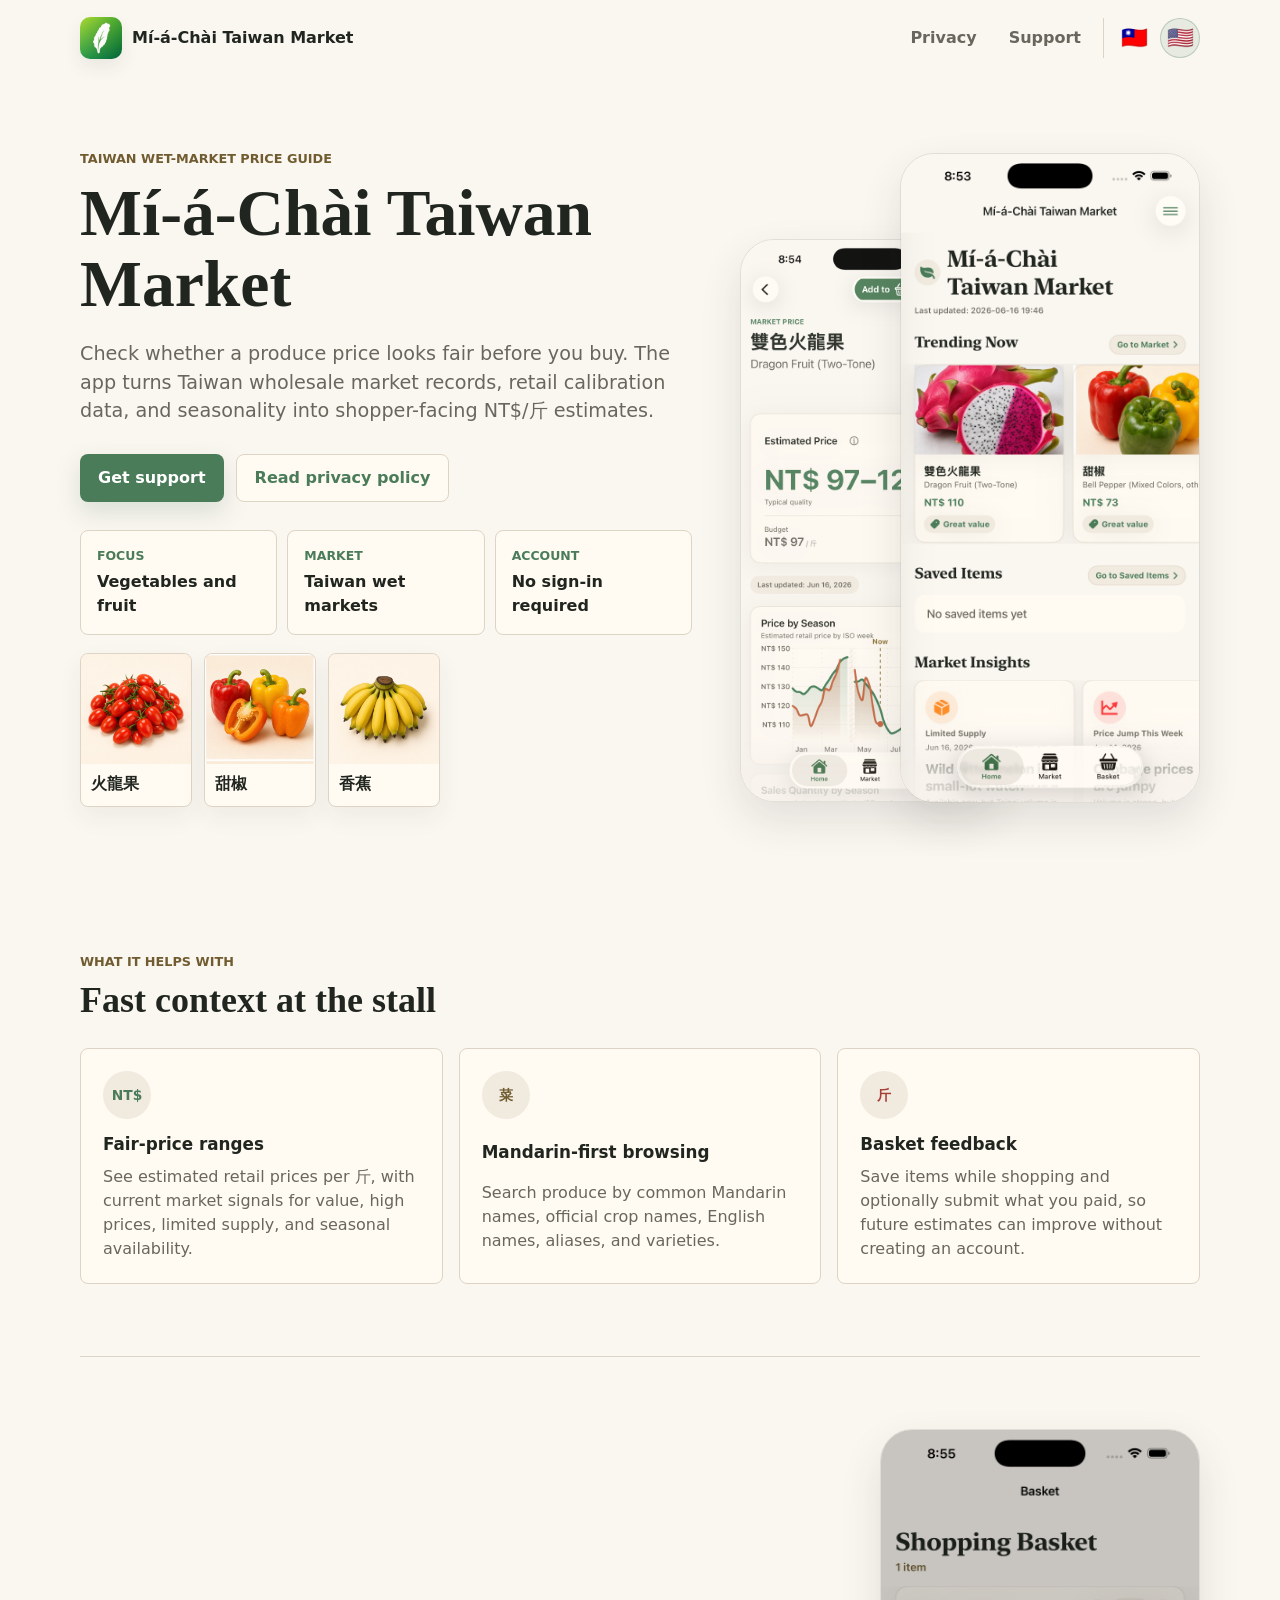
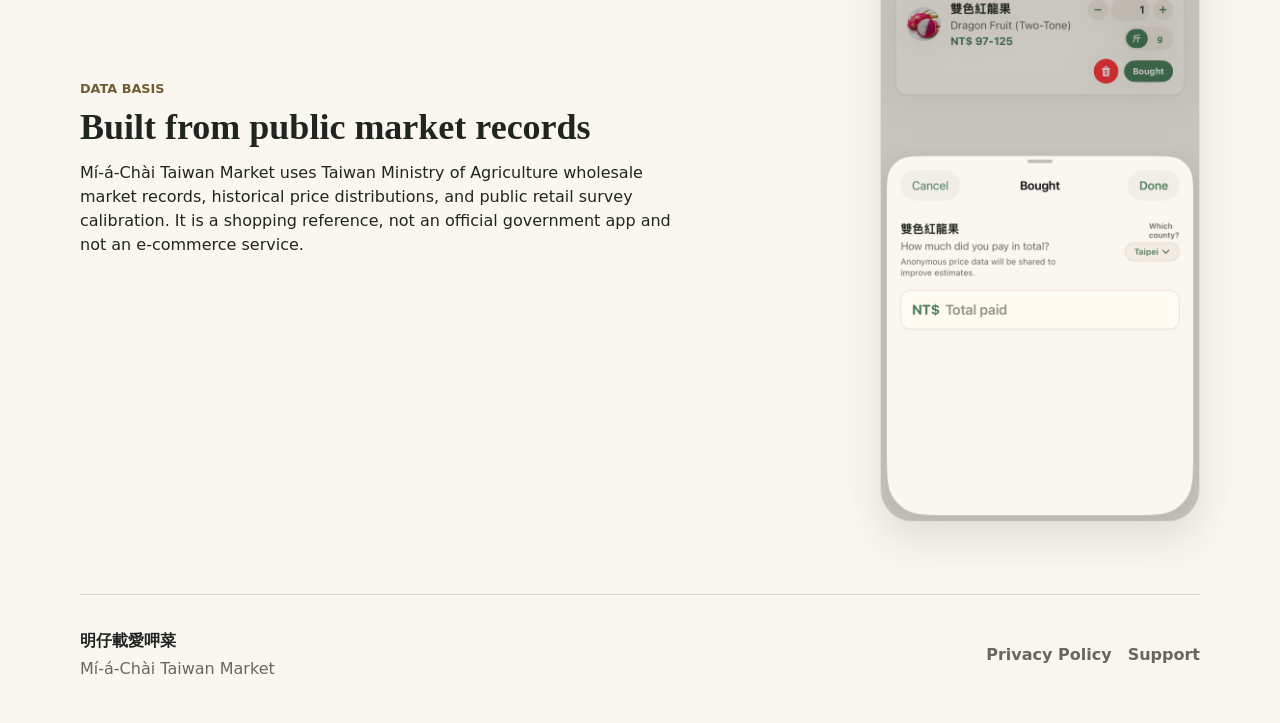
==== en/index.html @ 3187fac9 "Add bilingual GitHub Pages site" ====
<!doctype html>
<html lang="en">
  <head>
    <meta charset="utf-8">
    <meta name="viewport" content="width=device-width, initial-scale=1">
    <title>Mí-á-Chài Taiwan Market</title>
    <meta
      name="description"
      content="Mí-á-Chài Taiwan Market is an iOS price guide for Taiwan wet-market shoppers."
    >
    <link rel="canonical" href="https://twbraam.github.io/miaachaitaiwan/en/">
    <link rel="alternate" hreflang="zh-Hant-TW" href="https://twbraam.github.io/miaachaitaiwan/">
    <link rel="alternate" hreflang="en" href="https://twbraam.github.io/miaachaitaiwan/en/">
    <link rel="alternate" hreflang="x-default" href="https://twbraam.github.io/miaachaitaiwan/">
    <meta property="og:title" content="Mí-á-Chài Taiwan Market">
    <meta
      property="og:description"
      content="A practical iOS price guide for Taiwan vegetables, fruit, and wet-market shopping."
    >
    <meta property="og:type" content="website">
    <meta property="og:url" content="https://twbraam.github.io/miaachaitaiwan/en/">
    <meta property="og:locale" content="en_US">
    <link rel="icon" href="../assets/app-icon.png">
    <link rel="apple-touch-icon" href="../assets/app-icon.png">
    <link rel="stylesheet" href="../assets/styles.css">
  </head>
  <body>
    <header class="site-header">
      <a class="brand-link" href="./" aria-label="Mí-á-Chài Taiwan Market home">
        <img class="brand-icon" src="../assets/app-icon.png" alt="" aria-hidden="true">
        <span class="brand-text">Mí-á-Chài Taiwan Market</span>
      </a>
      <div class="header-actions">
        <nav class="site-nav" aria-label="Main navigation">
          <a href="privacy/">Privacy</a>
          <a href="support/">Support</a>
        </nav>
        <nav class="language-switcher" aria-label="Language">
          <a class="flag-link" href="../" lang="zh-Hant-TW" aria-label="繁體中文（中華民國）" title="繁體中文（中華民國）">
            <span aria-hidden="true">🇹🇼</span>
          </a>
          <a class="flag-link" href="./" aria-current="page" lang="en" aria-label="English (United States)" title="English (United States)">
            <span aria-hidden="true">🇺🇸</span>
          </a>
        </nav>
      </div>
    </header>

    <main>
      <section class="hero">
        <div class="hero-copy">
          <p class="eyebrow">Taiwan wet-market price guide</p>
          <h1>Mí-á-Chài Taiwan Market</h1>
          <p class="lede">
            Check whether a produce price looks fair before you buy. The app
            turns Taiwan wholesale market records, retail calibration data, and
            seasonality into shopper-facing NT$/斤 estimates.
          </p>
          <div class="action-row" aria-label="App Store support links">
            <a class="primary-action" href="support/">Get support</a>
            <a class="secondary-action" href="privacy/">Read privacy policy</a>
          </div>
          <dl class="quick-facts">
            <div>
              <dt>Focus</dt>
              <dd>Vegetables and fruit</dd>
            </div>
            <div>
              <dt>Market</dt>
              <dd>Taiwan wet markets</dd>
            </div>
            <div>
              <dt>Account</dt>
              <dd>No sign-in required</dd>
            </div>
          </dl>
          <div class="product-strip" aria-label="Produce artwork from the app">
            <figure>
              <img src="../assets/dragon-fruit.jpg" alt="Dragon fruit artwork">
              <figcaption>火龍果</figcaption>
            </figure>
            <figure>
              <img src="../assets/bell-pepper.jpg" alt="Bell pepper artwork">
              <figcaption>甜椒</figcaption>
            </figure>
            <figure>
              <img src="../assets/banana.jpg" alt="Banana artwork">
              <figcaption>香蕉</figcaption>
            </figure>
          </div>
        </div>

        <div class="hero-media" aria-label="App screenshots">
          <img
            class="phone-shot phone-shot-main"
            src="../assets/home.png"
            alt="Home screen showing trending produce and price signals"
          >
          <img
            class="phone-shot phone-shot-side"
            src="../assets/product-detail.png"
            alt="Product detail screen showing fair-price range and seasonality"
          >
        </div>
      </section>

      <section class="section-block">
        <div class="section-heading">
          <p class="eyebrow">What it helps with</p>
          <h2>Fast context at the stall</h2>
        </div>
        <div class="feature-grid">
          <article class="feature-card">
            <span class="feature-icon">NT$</span>
            <h3>Fair-price ranges</h3>
            <p>
              See estimated retail prices per 斤, with current market signals
              for value, high prices, limited supply, and seasonal availability.
            </p>
          </article>
          <article class="feature-card">
            <span class="feature-icon">菜</span>
            <h3>Mandarin-first browsing</h3>
            <p>
              Search produce by common Mandarin names, official crop names,
              English names, aliases, and varieties.
            </p>
          </article>
          <article class="feature-card">
            <span class="feature-icon">斤</span>
            <h3>Basket feedback</h3>
            <p>
              Save items while shopping and optionally submit what you paid, so
              future estimates can improve without creating an account.
            </p>
          </article>
        </div>
      </section>

      <section class="section-block data-section">
        <div class="data-copy">
          <p class="eyebrow">Data basis</p>
          <h2>Built from public market records</h2>
          <p>
            Mí-á-Chài Taiwan Market uses Taiwan Ministry of Agriculture
            wholesale market records, historical price distributions, and public
            retail survey calibration. It is a shopping reference, not an
            official government app and not an e-commerce service.
          </p>
        </div>
        <img
          class="wide-shot"
          src="../assets/bought-feedback.png"
          alt="Bought feedback screen for optional price submission"
        >
      </section>
    </main>

    <footer class="site-footer">
      <div>
        <strong>明仔載愛呷菜</strong>
        <span>Mí-á-Chài Taiwan Market</span>
      </div>
      <nav aria-label="Footer navigation">
        <a href="privacy/">Privacy Policy</a>
        <a href="support/">Support</a>
      </nav>
    </footer>
  </body>
</html>
---- assets/styles.css ----
:root {
  color-scheme: light;
  --bg: #faf6f0;
  --surface: #fffaf2;
  --surface-plain: #ffffff;
  --surface-muted: #f1eadf;
  --ink: #20261f;
  --muted: #69675d;
  --line: #ded4c5;
  --green: #4a7c59;
  --green-dark: #315f43;
  --danger: #a64036;
  --amber: #705c30;
  --rise: #a25f3a;
  --shadow-color: rgba(46, 50, 48, 0.12);
  --shadow: 0 18px 42px var(--shadow-color);
}

* {
  box-sizing: border-box;
}

html {
  background: var(--bg);
}

body {
  margin: 0;
  color: var(--ink);
  font-family:
    Inter, ui-sans-serif, system-ui, -apple-system, BlinkMacSystemFont, "Segoe UI",
    "Noto Sans TC", "PingFang TC", "Microsoft JhengHei", sans-serif;
  line-height: 1.5;
  letter-spacing: 0;
  background: var(--bg);
}

body::selection {
  color: #ffffff;
  background: var(--green-dark);
}

a {
  color: var(--green);
  text-decoration-thickness: 1px;
  text-underline-offset: 0.18em;
}

img {
  display: block;
  max-width: 100%;
}

.site-header,
.site-footer {
  width: min(1120px, calc(100% - 32px));
  margin: 0 auto;
}

.site-header {
  min-height: 76px;
  display: flex;
  align-items: center;
  justify-content: space-between;
  gap: 18px;
}

.brand-link {
  display: inline-flex;
  align-items: center;
  gap: 10px;
  color: var(--ink);
  text-decoration: none;
  font-weight: 800;
}

.brand-icon {
  width: 42px;
  height: 42px;
  border-radius: 10px;
  box-shadow: 0 8px 18px rgba(46, 50, 48, 0.08);
}

.brand-text {
  white-space: nowrap;
}

.header-actions {
  display: flex;
  align-items: center;
  justify-content: flex-end;
  gap: 10px;
  margin-left: auto;
}

.site-nav {
  display: flex;
  align-items: center;
  gap: 8px;
}

.language-switcher {
  display: flex;
  align-items: center;
  gap: 6px;
  padding-left: 10px;
  border-left: 1px solid var(--line);
}

.site-nav a,
.site-footer a {
  color: var(--muted);
  text-decoration: none;
  font-weight: 700;
}

.site-nav a {
  padding: 9px 12px;
  border-radius: 8px;
}

.flag-link {
  display: inline-grid;
  place-items: center;
  width: 40px;
  height: 40px;
  border: 1px solid transparent;
  border-radius: 999px;
  text-decoration: none;
  font-size: 1.35rem;
  line-height: 1;
}

.site-nav a:hover,
.site-nav a[aria-current="page"],
.flag-link:hover,
.flag-link[aria-current="page"] {
  color: var(--green);
  background: rgba(74, 124, 89, 0.1);
}

.flag-link[aria-current="page"] {
  border-color: rgba(74, 124, 89, 0.28);
}

.hero {
  width: min(1120px, calc(100% - 32px));
  margin: 24px auto 0;
  display: grid;
  grid-template-columns: minmax(0, 1fr) minmax(300px, 460px);
  align-items: center;
  gap: 48px;
  min-height: calc(100vh - 120px);
  padding: 24px 0 48px;
}

.hero-copy {
  max-width: 620px;
}

.eyebrow {
  margin: 0 0 10px;
  color: var(--amber);
  font-size: 0.8rem;
  font-weight: 900;
  text-transform: uppercase;
  letter-spacing: 0;
}

h1,
h2,
h3,
p {
  margin-top: 0;
}

h1,
h2,
h3 {
  line-height: 1.08;
  letter-spacing: 0;
}

h1 {
  margin-bottom: 20px;
  font-family: Georgia, "Times New Roman", serif;
  font-size: 4.1rem;
}

h2 {
  margin-bottom: 14px;
  font-family: Georgia, "Times New Roman", serif;
  font-size: 2.25rem;
}

h3 {
  margin-bottom: 10px;
  font-size: 1.05rem;
}

.lede {
  color: var(--muted);
  font-size: 1.2rem;
  max-width: 62ch;
}

.action-row {
  display: flex;
  flex-wrap: wrap;
  gap: 12px;
  margin: 28px 0;
}

.primary-action,
.secondary-action {
  display: inline-flex;
  align-items: center;
  justify-content: center;
  min-height: 46px;
  padding: 11px 18px;
  border-radius: 8px;
  font-weight: 900;
  text-decoration: none;
}

.primary-action {
  color: #ffffff;
  background: var(--green);
  box-shadow: 0 10px 24px rgba(74, 124, 89, 0.18);
}

.primary-action:hover {
  background: var(--green-dark);
}

.secondary-action {
  color: var(--green);
  background: var(--surface);
  border: 1px solid var(--line);
}

.quick-facts {
  display: grid;
  grid-template-columns: repeat(3, minmax(0, 1fr));
  gap: 10px;
  margin: 0;
}

.quick-facts div {
  padding: 16px;
  background: var(--surface);
  border: 1px solid var(--line);
  border-radius: 8px;
}

.quick-facts dt {
  color: var(--green);
  font-size: 0.78rem;
  font-weight: 900;
  text-transform: uppercase;
}

.quick-facts dd {
  margin: 4px 0 0;
  color: var(--ink);
  font-weight: 750;
}

.product-strip {
  display: flex;
  flex-wrap: wrap;
  gap: 12px;
  margin-top: 18px;
}

.product-strip figure {
  width: 112px;
  margin: 0;
  overflow: hidden;
  background: var(--surface);
  border: 1px solid var(--line);
  border-radius: 8px;
  box-shadow: 0 10px 24px rgba(46, 50, 48, 0.06);
}

.product-strip img {
  width: 100%;
  aspect-ratio: 1;
  object-fit: cover;
}

.product-strip figcaption {
  padding: 8px 10px 10px;
  color: var(--ink);
  font-weight: 900;
}

.hero-media {
  position: relative;
  min-height: 620px;
}

.phone-shot {
  width: 300px;
  border-radius: 34px;
  border: 1px solid rgba(32, 38, 31, 0.12);
  box-shadow: var(--shadow);
}

.phone-shot-main {
  position: relative;
  z-index: 2;
  margin-left: auto;
}

.phone-shot-side {
  position: absolute;
  z-index: 1;
  left: 0;
  top: 86px;
  width: 260px;
  opacity: 0.92;
}

.section-block,
.faq-section {
  width: min(1120px, calc(100% - 32px));
  margin: 0 auto;
  padding: 72px 0;
}

.section-heading {
  max-width: 680px;
  margin-bottom: 28px;
}

.feature-grid {
  display: grid;
  grid-template-columns: repeat(3, minmax(0, 1fr));
  gap: 16px;
}

.feature-grid.two-column {
  grid-template-columns: repeat(2, minmax(0, 1fr));
}

.feature-card,
.faq-item {
  min-width: 0;
  padding: 22px;
  background: var(--surface);
  border: 1px solid var(--line);
  border-radius: 8px;
  overflow-wrap: anywhere;
}

.feature-card {
  display: grid;
  gap: 2px;
}

.feature-icon {
  display: inline-grid;
  place-items: center;
  width: 48px;
  height: 48px;
  margin-bottom: 14px;
  color: var(--green);
  background: var(--surface-muted);
  border-radius: 999px;
  font-size: 0.86rem;
  font-weight: 900;
}

.feature-card:nth-child(2) .feature-icon {
  color: var(--amber);
}

.feature-card:nth-child(3) .feature-icon {
  color: var(--danger);
}

.feature-card p,
.faq-item p,
.legal-section p,
.support-note {
  margin-bottom: 0;
  color: var(--muted);
}

.data-section {
  display: grid;
  grid-template-columns: minmax(0, 1fr) 320px;
  align-items: center;
  gap: 42px;
  border-top: 1px solid var(--line);
}

.data-copy {
  max-width: 620px;
}

.wide-shot,
.support-shot {
  border-radius: 32px;
  border: 1px solid rgba(32, 38, 31, 0.12);
  box-shadow: var(--shadow);
}

.site-footer {
  display: flex;
  align-items: center;
  justify-content: space-between;
  gap: 18px;
  padding: 34px 0 42px;
  border-top: 1px solid var(--line);
}

.site-footer div {
  display: grid;
  gap: 4px;
}

.site-footer span {
  color: var(--muted);
}

.site-footer nav {
  display: flex;
  gap: 16px;
}

.legal-page,
.support-page {
  width: min(900px, calc(100% - 32px));
  margin: 52px auto 80px;
}

.page-hero {
  display: grid;
  grid-template-columns: minmax(0, 1fr) 118px;
  align-items: center;
  gap: 32px;
  margin-bottom: 28px;
}

.page-icon {
  width: 118px;
  height: 118px;
  border-radius: 24px;
  box-shadow: var(--shadow);
}

.legal-page h1,
.support-page h1 {
  font-size: 3.2rem;
}

.updated {
  color: var(--muted);
  font-weight: 800;
}

.legal-section {
  padding: 28px 0;
  border-top: 1px solid var(--line);
}

.legal-section h2 {
  font-size: 1.7rem;
}

.legal-section ul {
  margin: 0;
  padding-left: 1.2rem;
  color: var(--muted);
}

.legal-section li + li {
  margin-top: 8px;
}

.support-page {
  width: min(1120px, calc(100% - 32px));
}

.support-page .section-block,
.support-page .faq-section {
  width: 100%;
}

.support-hero {
  display: grid;
  grid-template-columns: minmax(0, 1fr) 360px;
  align-items: center;
  gap: 44px;
  padding: 24px 0 62px;
  border-bottom: 1px solid var(--line);
}

.support-media {
  position: relative;
  min-height: 440px;
}

.support-product {
  position: absolute;
  right: 168px;
  bottom: 26px;
  width: 142px;
  aspect-ratio: 1;
  object-fit: cover;
  border: 1px solid var(--line);
  border-radius: 8px;
  box-shadow: var(--shadow);
}

.compact-section {
  padding-bottom: 44px;
}

.support-note {
  margin-top: 18px;
  font-weight: 700;
}

.faq-list {
  display: grid;
  grid-template-columns: repeat(2, minmax(0, 1fr));
  gap: 16px;
}

.faq-item h3 {
  color: var(--green);
}

@media (max-width: 900px) {
  .hero,
  .support-hero,
  .data-section {
    grid-template-columns: 1fr;
  }

  .hero {
    min-height: 0;
    gap: 28px;
  }

  .hero-media {
    min-height: 470px;
    max-width: 460px;
  }

  .phone-shot {
    width: 250px;
  }

  .phone-shot-side {
    width: 215px;
  }

  .support-shot,
  .wide-shot {
    width: 260px;
  }

  .support-media {
    min-height: 400px;
    max-width: 380px;
  }

  .support-product {
    right: 92px;
  }

  .feature-grid,
  .feature-grid.two-column,
  .faq-list,
  .quick-facts {
    grid-template-columns: 1fr;
  }
}

@media (max-width: 640px) {
  .site-header {
    align-items: flex-start;
    flex-direction: column;
    padding-top: 18px;
  }

  .header-actions {
    width: 100%;
    justify-content: space-between;
    margin-left: 0;
  }

  .site-nav {
    flex-wrap: wrap;
  }

  .language-switcher {
    flex: 0 0 auto;
  }

  .brand-text {
    white-space: normal;
  }

  h1,
  .legal-page h1,
  .support-page h1 {
    font-size: 2.55rem;
  }

  h2 {
    font-size: 1.9rem;
  }

  .page-hero {
    grid-template-columns: 1fr;
  }

  .page-icon {
    width: 88px;
    height: 88px;
    border-radius: 18px;
  }

  .hero-media {
    min-height: 390px;
  }

  .phone-shot {
    width: 210px;
    border-radius: 28px;
  }

  .phone-shot-side {
    width: 180px;
    top: 58px;
  }

  .site-footer {
    align-items: flex-start;
    flex-direction: column;
  }
}
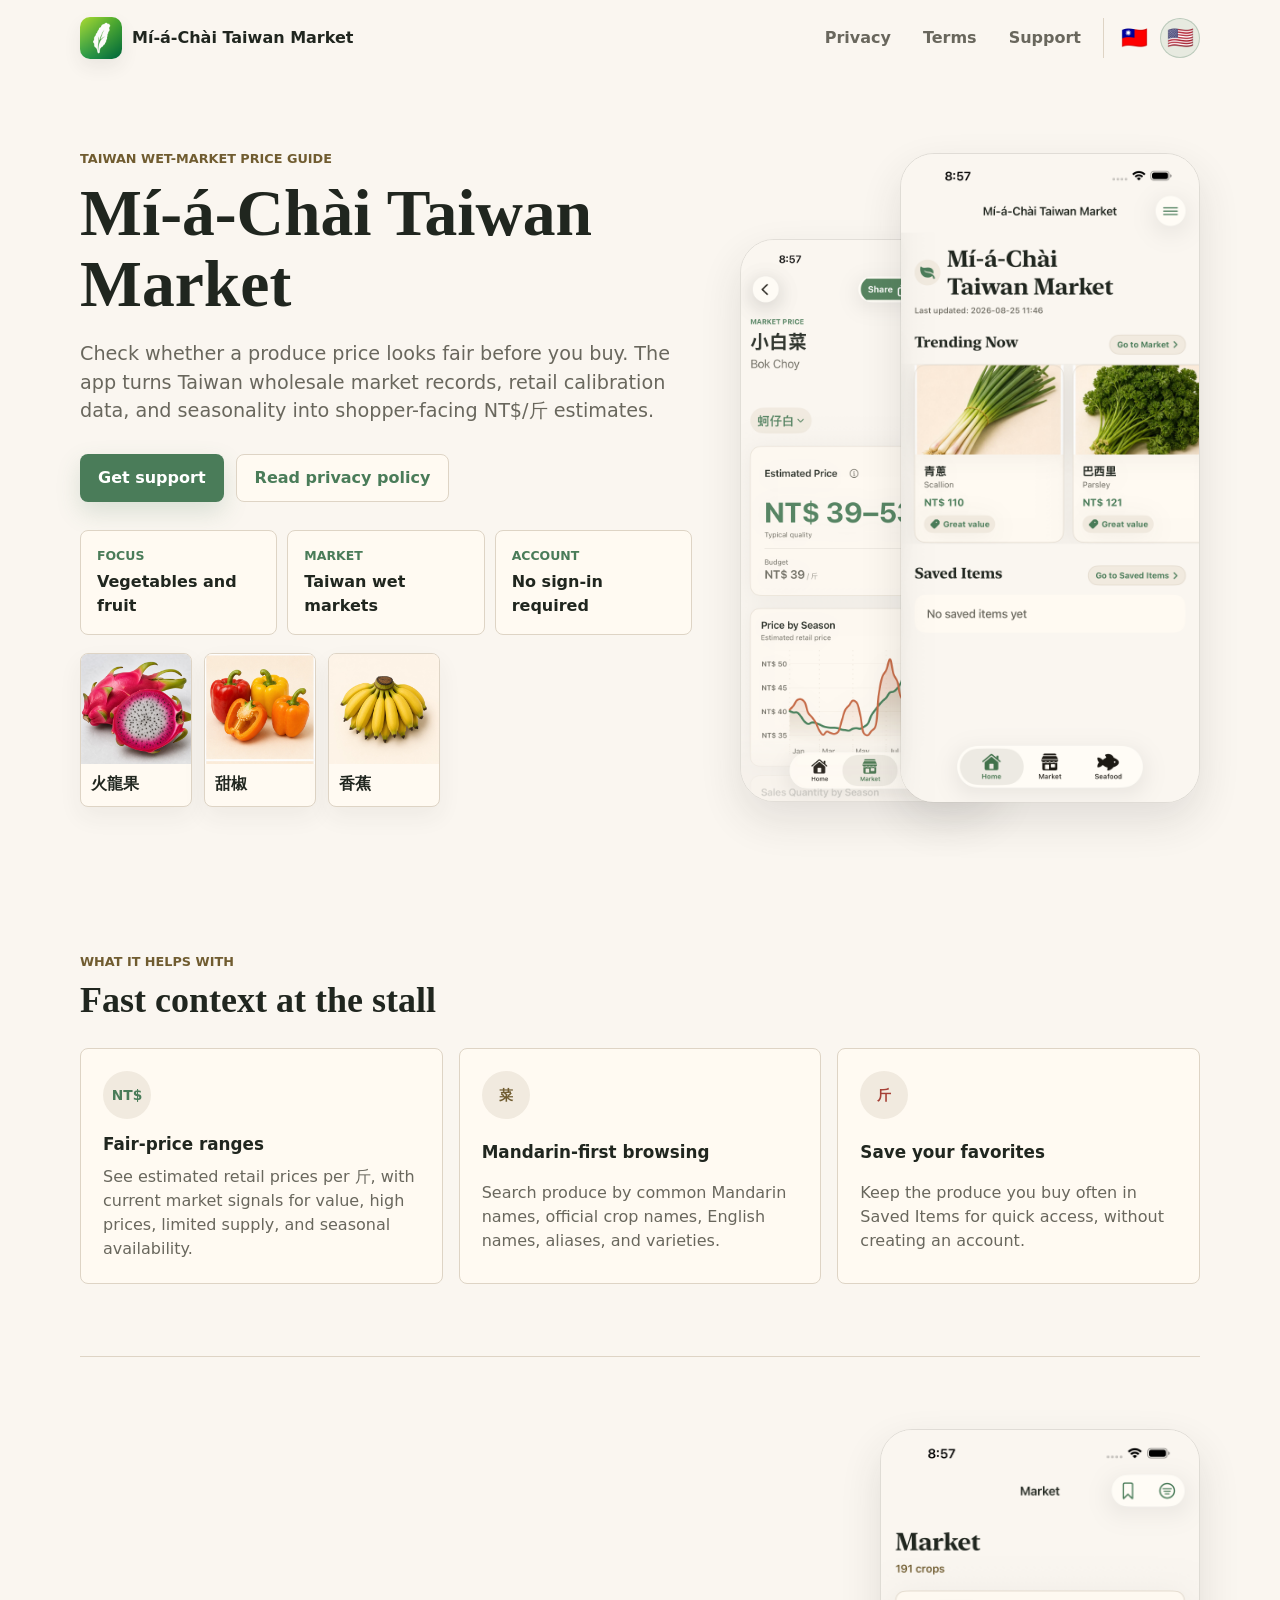
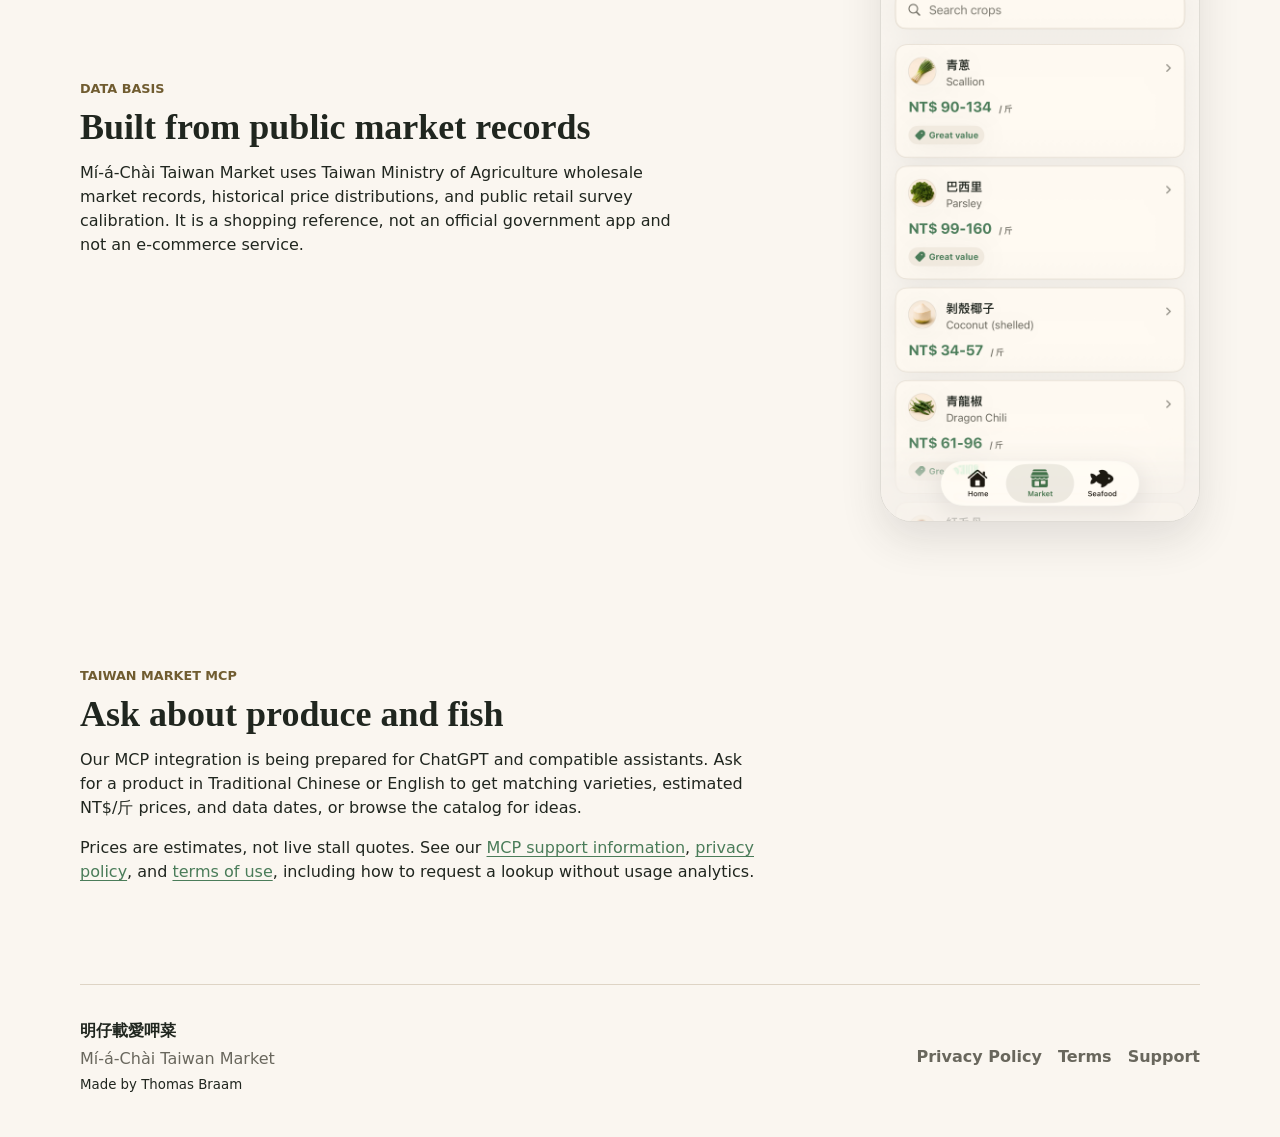
==== commit 52652cbc: "Update MCP website policies and remove retired basket feedback" ====
--- a/en/index.html
+++ b/en/index.html
@@ -33,6 +33,7 @@
       <div class="header-actions">
         <nav class="site-nav" aria-label="Main navigation">
           <a href="privacy/">Privacy</a>
+          <a href="terms/">Terms</a>
           <a href="support/">Support</a>
         </nav>
         <nav class="language-switcher" aria-label="Language">
@@ -128,10 +129,10 @@
           </article>
           <article class="feature-card">
             <span class="feature-icon">斤</span>
-            <h3>Basket feedback</h3>
+            <h3>Save your favorites</h3>
             <p>
-              Save items while shopping and optionally submit what you paid, so
-              future estimates can improve without creating an account.
+              Keep the produce you buy often in Saved Items for quick access,
+              without creating an account.
             </p>
           </article>
         </div>
@@ -150,9 +151,17 @@
         </div>
         <img
           class="wide-shot"
-          src="../assets/bought-feedback.png"
-          alt="Bought feedback screen for optional price submission"
+          src="../assets/market.png"
+          alt="Market browser showing produce and price estimates"
         >
+      </section>
+      <section class="section-block" id="mcp">
+        <div class="section-heading">
+          <p class="eyebrow">Taiwan Market MCP</p>
+          <h2>Ask about produce and fish</h2>
+          <p>Our MCP integration is being prepared for ChatGPT and compatible assistants. Ask for a product in Traditional Chinese or English to get matching varieties, estimated NT$/斤 prices, and data dates, or browse the catalog for ideas.</p>
+          <p>Prices are estimates, not live stall quotes. See our <a href="support/#mcp">MCP support information</a>, <a href="privacy/">privacy policy</a>, and <a href="terms/">terms of use</a>, including how to request a lookup without usage analytics.</p>
+        </div>
       </section>
     </main>
 
@@ -160,9 +169,11 @@
       <div>
         <strong>明仔載愛呷菜</strong>
         <span>Mí-á-Chài Taiwan Market</span>
+        <small>Made by Thomas Braam</small>
       </div>
       <nav aria-label="Footer navigation">
         <a href="privacy/">Privacy Policy</a>
+        <a href="terms/">Terms</a>
         <a href="support/">Support</a>
       </nav>
     </footer>
--- a/assets/styles.css
+++ b/assets/styles.css
@@ -476,6 +476,10 @@
   color: var(--muted);
 }
 
+.legal-section p + p {
+  margin-top: 16px;
+}
+
 .legal-section li + li {
   margin-top: 8px;
 }
@@ -500,19 +504,8 @@
 
 .support-media {
   position: relative;
-  min-height: 440px;
-}
-
-.support-product {
-  position: absolute;
-  right: 168px;
-  bottom: 26px;
-  width: 142px;
-  aspect-ratio: 1;
-  object-fit: cover;
-  border: 1px solid var(--line);
-  border-radius: 8px;
-  box-shadow: var(--shadow);
+  display: flex;
+  justify-content: center;
 }
 
 .compact-section {
@@ -565,12 +558,7 @@
   }
 
   .support-media {
-    min-height: 400px;
     max-width: 380px;
-  }
-
-  .support-product {
-    right: 92px;
   }
 
   .feature-grid,
@@ -598,6 +586,10 @@
     flex-wrap: wrap;
   }
 
+  .site-nav a {
+    padding: 9px 8px;
+  }
+
   .language-switcher {
     flex: 0 0 auto;
   }
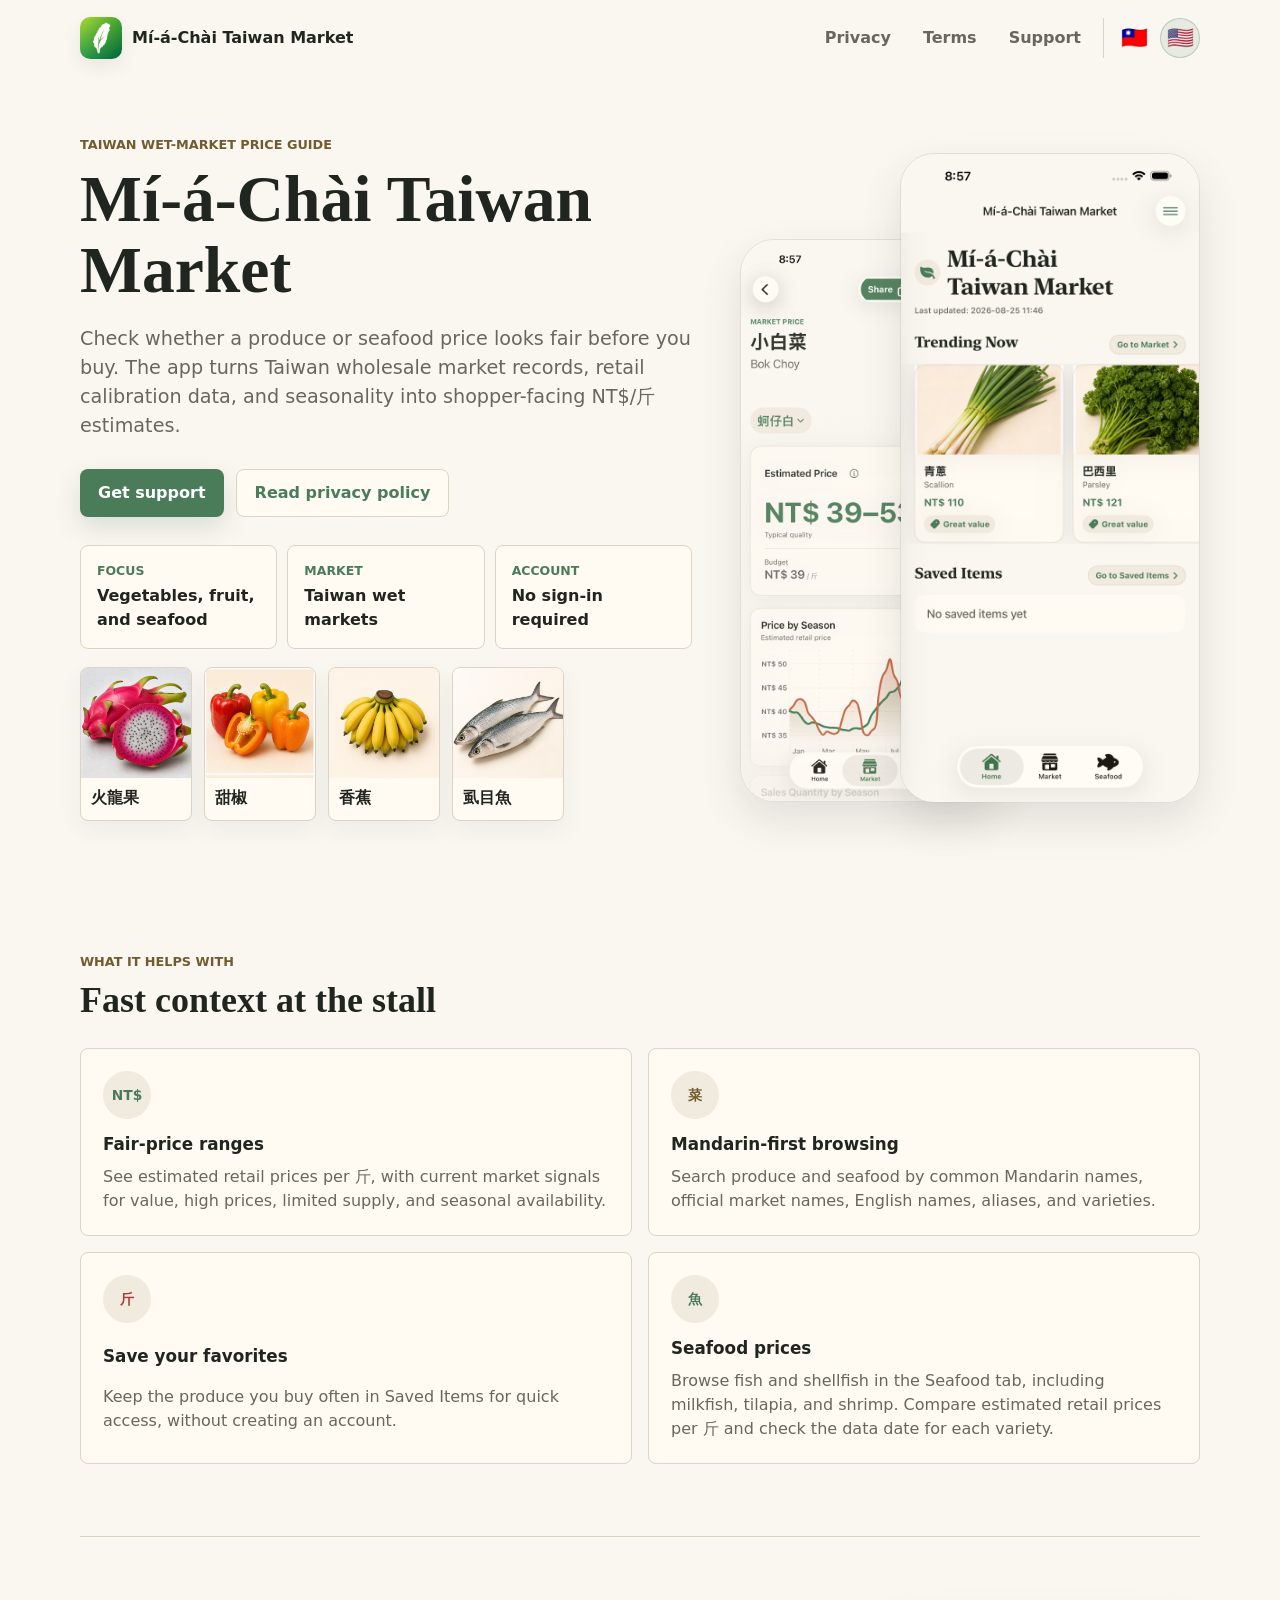
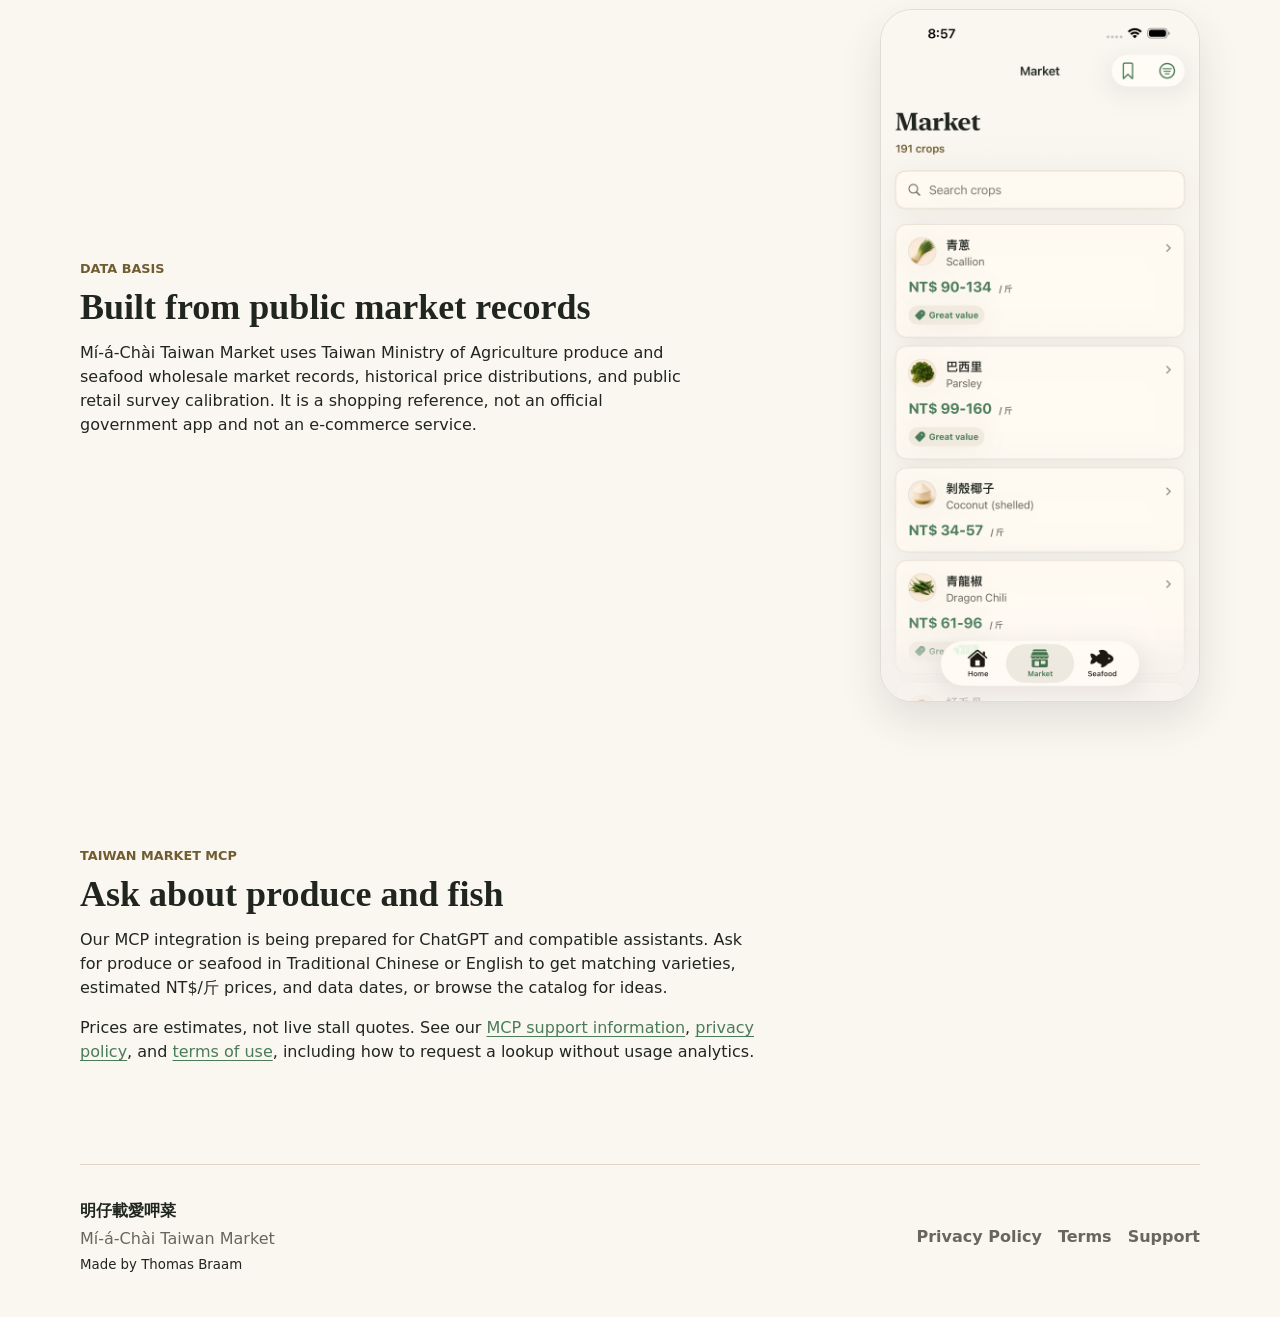
==== commit 7cdda823: "Include seafood across the bilingual website" ====
--- a/en/index.html
+++ b/en/index.html
@@ -6,7 +6,7 @@
     <title>Mí-á-Chài Taiwan Market</title>
     <meta
       name="description"
-      content="Mí-á-Chài Taiwan Market is an iOS price guide for Taiwan wet-market shoppers."
+      content="Mí-á-Chài Taiwan Market is an iOS price guide for vegetables, fruit, and seafood in Taiwan wet markets."
     >
     <link rel="canonical" href="https://twbraam.github.io/miaachaitaiwan/en/">
     <link rel="alternate" hreflang="zh-Hant-TW" href="https://twbraam.github.io/miaachaitaiwan/">
@@ -15,7 +15,7 @@
     <meta property="og:title" content="Mí-á-Chài Taiwan Market">
     <meta
       property="og:description"
-      content="A practical iOS price guide for Taiwan vegetables, fruit, and wet-market shopping."
+      content="A practical iOS price guide for Taiwan vegetables, fruit, seafood, and wet-market shopping."
     >
     <meta property="og:type" content="website">
     <meta property="og:url" content="https://twbraam.github.io/miaachaitaiwan/en/">
@@ -53,7 +53,7 @@
           <p class="eyebrow">Taiwan wet-market price guide</p>
           <h1>Mí-á-Chài Taiwan Market</h1>
           <p class="lede">
-            Check whether a produce price looks fair before you buy. The app
+            Check whether a produce or seafood price looks fair before you buy. The app
             turns Taiwan wholesale market records, retail calibration data, and
             seasonality into shopper-facing NT$/斤 estimates.
           </p>
@@ -64,7 +64,7 @@
           <dl class="quick-facts">
             <div>
               <dt>Focus</dt>
-              <dd>Vegetables and fruit</dd>
+              <dd>Vegetables, fruit, and seafood</dd>
             </div>
             <div>
               <dt>Market</dt>
@@ -75,7 +75,7 @@
               <dd>No sign-in required</dd>
             </div>
           </dl>
-          <div class="product-strip" aria-label="Produce artwork from the app">
+          <div class="product-strip" aria-label="Produce and seafood artwork from the app">
             <figure>
               <img src="../assets/dragon-fruit.jpg" alt="Dragon fruit artwork">
               <figcaption>火龍果</figcaption>
@@ -87,6 +87,10 @@
             <figure>
               <img src="../assets/banana.jpg" alt="Banana artwork">
               <figcaption>香蕉</figcaption>
+            </figure>
+            <figure>
+              <img src="../assets/milkfish.jpg" alt="Milkfish artwork">
+              <figcaption>虱目魚</figcaption>
             </figure>
           </div>
         </div>
@@ -110,7 +114,7 @@
           <p class="eyebrow">What it helps with</p>
           <h2>Fast context at the stall</h2>
         </div>
-        <div class="feature-grid">
+        <div class="feature-grid two-column">
           <article class="feature-card">
             <span class="feature-icon">NT$</span>
             <h3>Fair-price ranges</h3>
@@ -123,8 +127,8 @@
             <span class="feature-icon">菜</span>
             <h3>Mandarin-first browsing</h3>
             <p>
-              Search produce by common Mandarin names, official crop names,
-              English names, aliases, and varieties.
+              Search produce and seafood by common Mandarin names, official
+              market names, English names, aliases, and varieties.
             </p>
           </article>
           <article class="feature-card">
@@ -133,6 +137,15 @@
             <p>
               Keep the produce you buy often in Saved Items for quick access,
               without creating an account.
+            </p>
+          </article>
+          <article class="feature-card">
+            <span class="feature-icon">魚</span>
+            <h3>Seafood prices</h3>
+            <p>
+              Browse fish and shellfish in the Seafood tab, including milkfish,
+              tilapia, and shrimp. Compare estimated retail prices per 斤 and
+              check the data date for each variety.
             </p>
           </article>
         </div>
@@ -144,7 +157,7 @@
           <h2>Built from public market records</h2>
           <p>
             Mí-á-Chài Taiwan Market uses Taiwan Ministry of Agriculture
-            wholesale market records, historical price distributions, and public
+            produce and seafood wholesale market records, historical price distributions, and public
             retail survey calibration. It is a shopping reference, not an
             official government app and not an e-commerce service.
           </p>
@@ -159,7 +172,7 @@
         <div class="section-heading">
           <p class="eyebrow">Taiwan Market MCP</p>
           <h2>Ask about produce and fish</h2>
-          <p>Our MCP integration is being prepared for ChatGPT and compatible assistants. Ask for a product in Traditional Chinese or English to get matching varieties, estimated NT$/斤 prices, and data dates, or browse the catalog for ideas.</p>
+          <p>Our MCP integration is being prepared for ChatGPT and compatible assistants. Ask for produce or seafood in Traditional Chinese or English to get matching varieties, estimated NT$/斤 prices, and data dates, or browse the catalog for ideas.</p>
           <p>Prices are estimates, not live stall quotes. See our <a href="support/#mcp">MCP support information</a>, <a href="privacy/">privacy policy</a>, and <a href="terms/">terms of use</a>, including how to request a lookup without usage analytics.</p>
         </div>
       </section>
